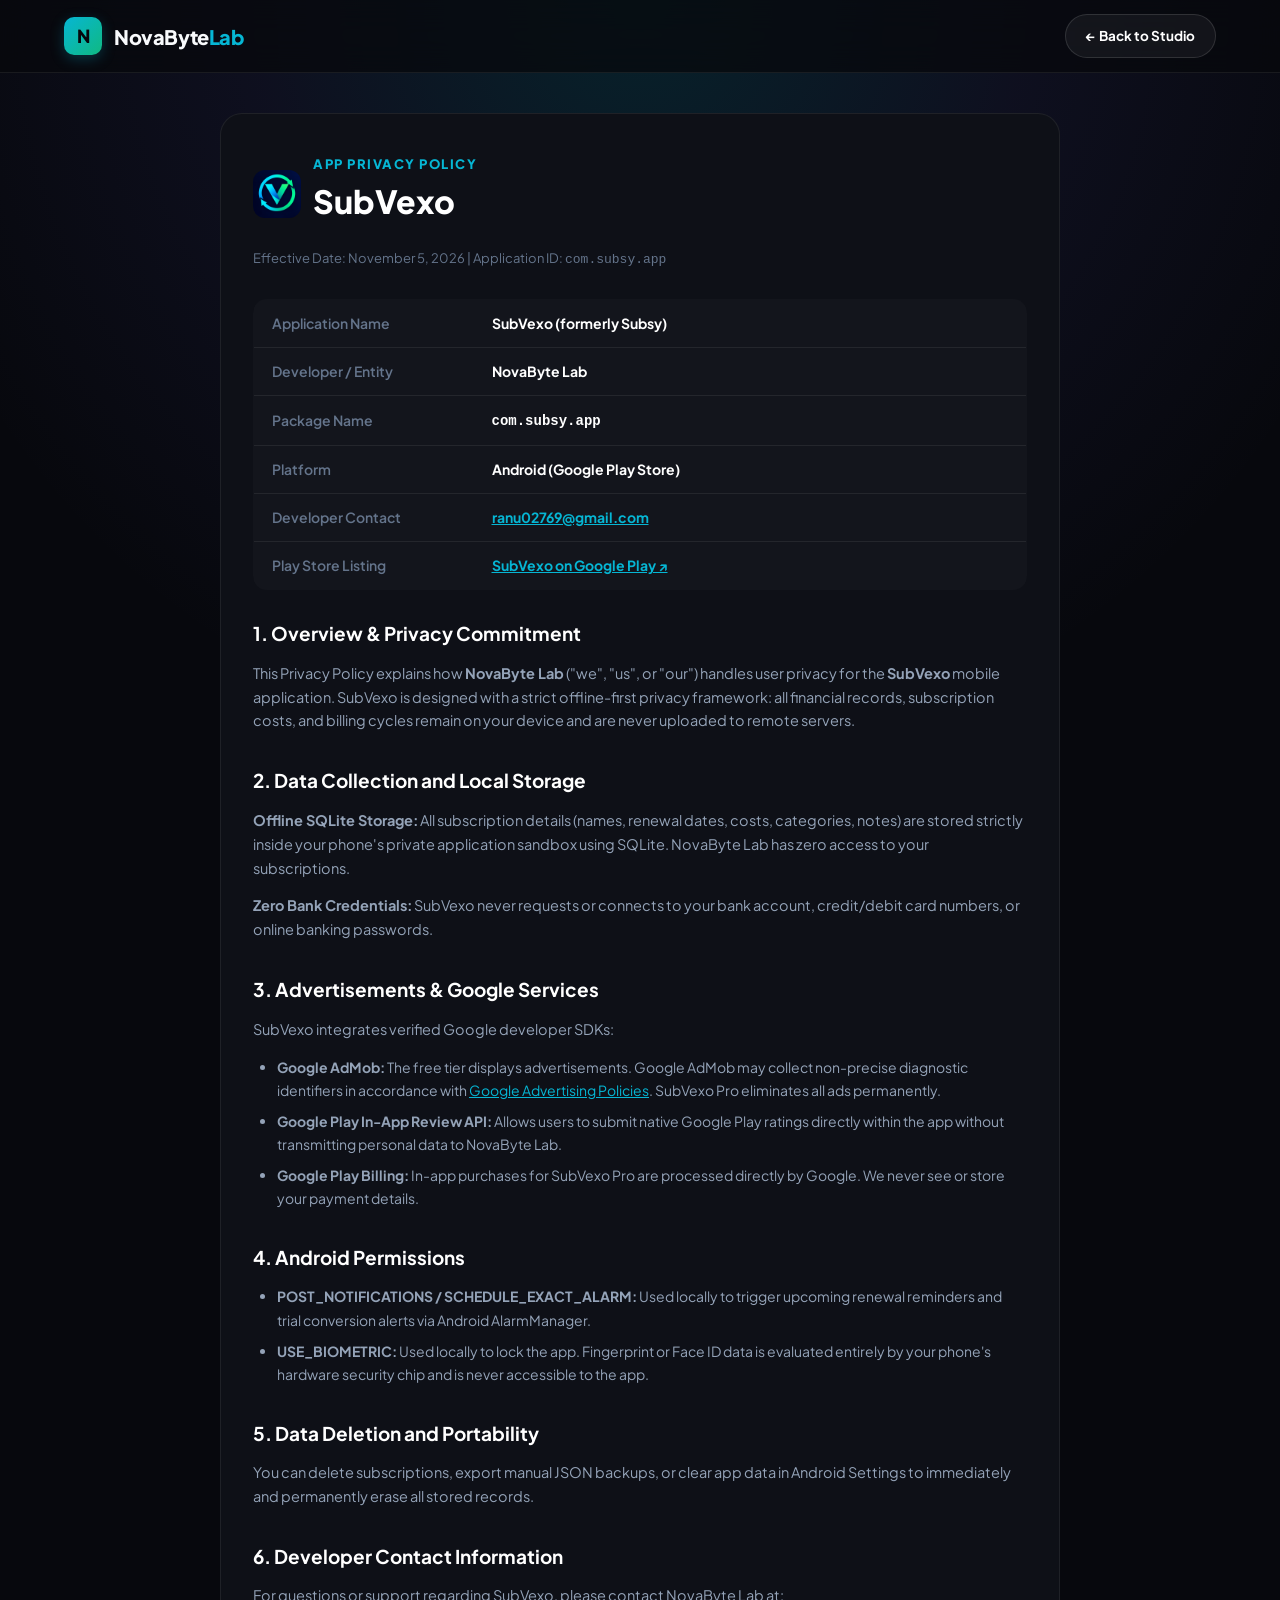
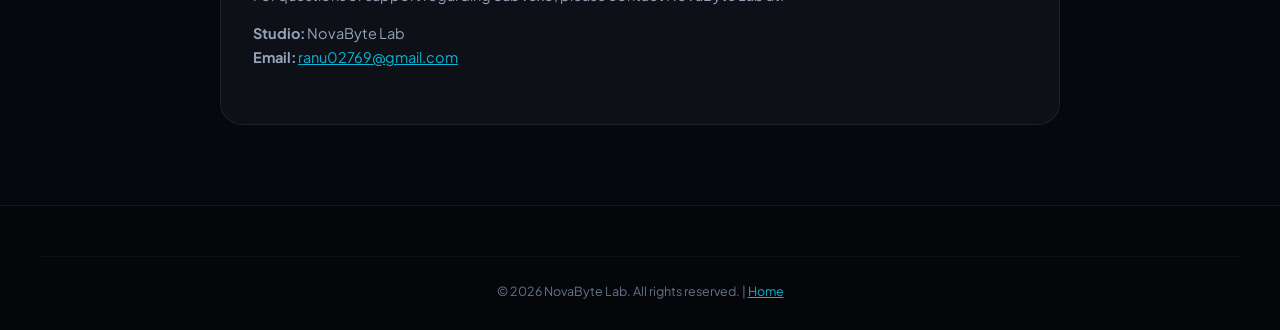
==== privacy-subvexo.html @ 8d41100a "Initial launch: NovaByte Lab Studio & Portfolio Website" ====
<!DOCTYPE html>
<html lang="en">
<head>
  <meta charset="UTF-8"/>
  <meta name="viewport" content="width=device-width, initial-scale=1.0"/>
  <title>Privacy Policy – SubVexo | NovaByte Lab</title>
  <meta name="description" content="Official Privacy Policy for SubVexo (com.subsy.app) published by NovaByte Lab on Google Play Store."/>
  <link rel="preconnect" href="https://fonts.googleapis.com"/>
  <link rel="preconnect" href="https://fonts.gstatic.com" crossorigin/>
  <link href="https://fonts.googleapis.com/css2?family=Plus+Jakarta+Sans:wght@400;500;600;700;800&display=swap" rel="stylesheet"/>
  <link rel="stylesheet" href="style.css"/>
  <style>
    .legal-content {
      background: var(--bg-surface);
      border: 1px solid var(--border-subtle);
      border-radius: var(--radius-lg);
      padding: 40px 32px;
      margin: 40px auto 80px;
      max-width: 840px;
    }
    .legal-content h1 {
      font-size: 32px;
      font-weight: 800;
      color: #fff;
      margin-bottom: 6px;
    }
    .legal-content .meta-date {
      font-size: 13px;
      color: var(--text-muted);
      margin-bottom: 28px;
      display: block;
    }
    .legal-content h2 {
      font-size: 19px;
      font-weight: 700;
      color: #fff;
      margin: 32px 0 12px;
    }
    .legal-content h2:first-of-type { margin-top: 20px; }
    .legal-content p {
      color: var(--text-secondary);
      font-size: 14.5px;
      margin-bottom: 14px;
    }
    .legal-content ul {
      margin: 10px 0 18px 24px;
      color: var(--text-secondary);
      font-size: 14px;
    }
    .legal-content li { margin-bottom: 8px; }
    .legal-table {
      width: 100%;
      border-collapse: collapse;
      margin: 20px 0 28px;
      font-size: 14px;
      background: rgba(255, 255, 255, 0.02);
      border: 1px solid var(--border-subtle);
      border-radius: var(--radius-md);
      overflow: hidden;
    }
    .legal-table tr { border-bottom: 1px solid var(--border-subtle); }
    .legal-table tr:last-child { border-bottom: none; }
    .legal-table td { padding: 12px 18px; }
    .legal-table td.lbl { width: 220px; color: var(--text-muted); font-weight: 600; }
    .legal-table td.val { color: #fff; font-weight: 700; }
  </style>
</head>
<body>
  <!-- Header -->
  <header class="site-header">
    <div class="container">
      <div class="nav-wrapper">
        <a href="index.html" class="brand-logo">
          <div class="brand-icon-box">N</div>
          <div class="brand-text">NovaByte<span>Lab</span></div>
        </a>
        <a href="index.html" class="nav-cta-btn">← Back to Studio</a>
      </div>
    </div>
  </header>

  <main class="container">
    <div class="legal-content">
      <div style="display:flex;align-items:center;gap:12px;margin-bottom:14px;">
        <img src="assets/subvexo_icon.png" alt="SubVexo Icon" style="width:48px;height:48px;border-radius:12px;"/>
        <div>
          <span class="section-tag" style="margin-bottom:0;">App Privacy Policy</span>
          <h1>SubVexo</h1>
        </div>
      </div>
      <span class="meta-date">Effective Date: November 5, 2026 | Application ID: <code>com.subsy.app</code></span>

      <!-- Identifier Table for Google Play Verification -->
      <table class="legal-table">
        <tr>
          <td class="lbl">Application Name</td>
          <td class="val">SubVexo (formerly Subsy)</td>
        </tr>
        <tr>
          <td class="lbl">Developer / Entity</td>
          <td class="val">NovaByte Lab</td>
        </tr>
        <tr>
          <td class="lbl">Package Name</td>
          <td class="val"><code>com.subsy.app</code></td>
        </tr>
        <tr>
          <td class="lbl">Platform</td>
          <td class="val">Android (Google Play Store)</td>
        </tr>
        <tr>
          <td class="lbl">Developer Contact</td>
          <td class="val"><a href="mailto:ranu02769@gmail.com" style="color:var(--cyan);">ranu02769@gmail.com</a></td>
        </tr>
        <tr>
          <td class="lbl">Play Store Listing</td>
          <td class="val"><a href="https://play.google.com/store/apps/details?id=com.subsy.app" target="_blank" rel="noopener" style="color:var(--cyan);">SubVexo on Google Play ↗</a></td>
        </tr>
      </table>

      <h2>1. Overview &amp; Privacy Commitment</h2>
      <p>This Privacy Policy explains how <strong>NovaByte Lab</strong> ("we", "us", or "our") handles user privacy for the <strong>SubVexo</strong> mobile application. SubVexo is designed with a strict offline-first privacy framework: all financial records, subscription costs, and billing cycles remain on your device and are never uploaded to remote servers.</p>

      <h2>2. Data Collection and Local Storage</h2>
      <p><strong>Offline SQLite Storage:</strong> All subscription details (names, renewal dates, costs, categories, notes) are stored strictly inside your phone's private application sandbox using SQLite. NovaByte Lab has zero access to your subscriptions.</p>
      <p><strong>Zero Bank Credentials:</strong> SubVexo never requests or connects to your bank account, credit/debit card numbers, or online banking passwords.</p>

      <h2>3. Advertisements &amp; Google Services</h2>
      <p>SubVexo integrates verified Google developer SDKs:</p>
      <ul>
        <li><strong>Google AdMob:</strong> The free tier displays advertisements. Google AdMob may collect non-precise diagnostic identifiers in accordance with <a href="https://policies.google.com/technologies/ads" target="_blank" rel="noopener" style="color:var(--cyan);">Google Advertising Policies</a>. SubVexo Pro eliminates all ads permanently.</li>
        <li><strong>Google Play In-App Review API:</strong> Allows users to submit native Google Play ratings directly within the app without transmitting personal data to NovaByte Lab.</li>
        <li><strong>Google Play Billing:</strong> In-app purchases for SubVexo Pro are processed directly by Google. We never see or store your payment details.</li>
      </ul>

      <h2>4. Android Permissions</h2>
      <ul>
        <li><strong>POST_NOTIFICATIONS / SCHEDULE_EXACT_ALARM:</strong> Used locally to trigger upcoming renewal reminders and trial conversion alerts via Android AlarmManager.</li>
        <li><strong>USE_BIOMETRIC:</strong> Used locally to lock the app. Fingerprint or Face ID data is evaluated entirely by your phone's hardware security chip and is never accessible to the app.</li>
      </ul>

      <h2>5. Data Deletion and Portability</h2>
      <p>You can delete subscriptions, export manual JSON backups, or clear app data in Android Settings to immediately and permanently erase all stored records.</p>

      <h2>6. Developer Contact Information</h2>
      <p>For questions or support regarding SubVexo, please contact NovaByte Lab at:</p>
      <p>
        <strong>Studio:</strong> NovaByte Lab<br/>
        <strong>Email:</strong> <a href="mailto:ranu02769@gmail.com" style="color:var(--cyan);">ranu02769@gmail.com</a>
      </p>
    </div>
  </main>

  <footer class="site-footer">
    <div class="container footer-bottom">
      © 2026 NovaByte Lab. All rights reserved. | <a href="index.html" style="color:var(--cyan);">Home</a>
    </div>
  </footer>
</body>
</html>
---- style.css ----
/* ==========================================================================
   NovaByte Lab - Official Studio & Portfolio Stylesheet
   Ultra-Pro Dark Theme Design System (2026 Edition)
   ========================================================================== */

:root {
  --bg-main: #07080d;
  --bg-surface: #0e1017;
  --bg-card: #131620;
  --bg-card-hover: #191d2b;
  --border-subtle: rgba(255, 255, 255, 0.07);
  --border-focus: rgba(6, 182, 212, 0.5);
  
  --text-primary: #f8fafc;
  --text-secondary: #94a3b8;
  --text-muted: #64748b;
  
  --cyan: #06b6d4;
  --cyan-glow: rgba(6, 182, 212, 0.25);
  --emerald: #10b981;
  --emerald-glow: rgba(16, 185, 129, 0.25);
  --indigo: #6366f1;
  --indigo-glow: rgba(99, 102, 241, 0.25);

  --gradient-brand: linear-gradient(135deg, #06b6d4 0%, #10b981 100%);
  --gradient-card: linear-gradient(180deg, rgba(255, 255, 255, 0.03) 0%, rgba(255, 255, 255, 0) 100%);
  --gradient-hero: radial-gradient(circle at 50% 0%, rgba(6, 182, 212, 0.15) 0%, rgba(99, 102, 241, 0.08) 35%, transparent 70%);

  --radius-sm: 8px;
  --radius-md: 14px;
  --radius-lg: 22px;
  --radius-full: 9999px;

  --transition-fast: 0.2s cubic-bezier(0.4, 0, 0.2, 1);
  --transition-normal: 0.3s cubic-bezier(0.4, 0, 0.2, 1);
}

*, *::before, *::after {
  box-sizing: border-box;
  margin: 0;
  padding: 0;
}

html {
  scroll-behavior: smooth;
  color-scheme: dark;
}

body {
  background-color: var(--bg-main);
  color: var(--text-primary);
  font-family: 'Plus Jakarta Sans', system-ui, -apple-system, sans-serif;
  line-height: 1.65;
  overflow-x: hidden;
  background-image: var(--gradient-hero);
  background-repeat: no-repeat;
  background-size: 100% 900px;
}

/* Background Subtle Grid */
.bg-grid {
  position: absolute;
  top: 0;
  left: 0;
  width: 100%;
  height: 900px;
  background-image: 
    linear-gradient(to right, rgba(255, 255, 255, 0.02) 1px, transparent 1px),
    linear-gradient(to bottom, rgba(255, 255, 255, 0.02) 1px, transparent 1px);
  background-size: 40px 40px;
  mask-image: radial-gradient(ellipse at 50% 20%, black 40%, transparent 80%);
  pointer-events: none;
  z-index: 0;
}

.container {
  width: 100%;
  max-width: 1200px;
  margin: 0 auto;
  padding: 0 24px;
  position: relative;
  z-index: 1;
}

/* ==========================================================================
   Header & Navbar
   ========================================================================== */
header.site-header {
  position: sticky;
  top: 0;
  z-index: 100;
  backdrop-filter: blur(16px);
  -webkit-backdrop-filter: blur(16px);
  background: rgba(7, 8, 13, 0.75);
  border-bottom: 1px solid var(--border-subtle);
  transition: var(--transition-normal);
}

.nav-wrapper {
  display: flex;
  align-items: center;
  justify-content: space-between;
  height: 72px;
}

.brand-logo {
  display: flex;
  align-items: center;
  gap: 12px;
  text-decoration: none;
  color: var(--text-primary);
  font-weight: 800;
  font-size: 20px;
  letter-spacing: -0.4px;
}

.brand-icon-box {
  width: 38px;
  height: 38px;
  border-radius: 10px;
  background: var(--gradient-brand);
  display: flex;
  align-items: center;
  justify-content: center;
  color: #07080d;
  font-weight: 900;
  font-size: 18px;
  box-shadow: 0 4px 14px var(--cyan-glow);
}

.brand-text span {
  color: var(--cyan);
}

.nav-links {
  display: flex;
  align-items: center;
  gap: 32px;
  list-style: none;
}

.nav-links a {
  color: var(--text-secondary);
  text-decoration: none;
  font-size: 14.5px;
  font-weight: 600;
  transition: var(--transition-fast);
}

.nav-links a:hover {
  color: var(--text-primary);
}

.nav-cta-btn {
  display: inline-flex;
  align-items: center;
  gap: 8px;
  padding: 10px 20px;
  background: rgba(255, 255, 255, 0.05);
  border: 1px solid rgba(255, 255, 255, 0.12);
  color: #fff;
  border-radius: var(--radius-full);
  text-decoration: none;
  font-size: 13.5px;
  font-weight: 700;
  transition: var(--transition-normal);
}

.nav-cta-btn:hover {
  background: #fff;
  color: #07080d;
  border-color: #fff;
  transform: translateY(-1px);
  box-shadow: 0 6px 20px rgba(255, 255, 255, 0.15);
}

/* Mobile Hamburger */
.mobile-toggle {
  display: none;
  background: none;
  border: none;
  color: var(--text-primary);
  font-size: 24px;
  cursor: pointer;
}

/* ==========================================================================
   Hero Section
   ========================================================================== */
.hero {
  padding: 80px 0 60px;
  text-align: center;
  position: relative;
}

.hero-pill {
  display: inline-flex;
  align-items: center;
  gap: 8px;
  padding: 6px 16px;
  background: rgba(6, 182, 212, 0.1);
  border: 1px solid rgba(6, 182, 212, 0.3);
  border-radius: var(--radius-full);
  color: #38bdf8;
  font-size: 13px;
  font-weight: 700;
  margin-bottom: 24px;
  box-shadow: 0 2px 10px var(--cyan-glow);
}

.hero-pill span.pulse-dot {
  width: 8px;
  height: 8px;
  border-radius: 50%;
  background: #10b981;
  box-shadow: 0 0 10px #10b981;
}

.hero-title {
  font-size: clamp(36px, 6vw, 64px);
  font-weight: 800;
  line-height: 1.15;
  letter-spacing: -1.5px;
  margin-bottom: 20px;
  max-width: 900px;
  margin-left: auto;
  margin-right: auto;
}

.gradient-text {
  background: linear-gradient(135deg, #38bdf8 0%, #10b981 50%, #818cf8 100%);
  -webkit-background-clip: text;
  -webkit-text-fill-color: transparent;
}

.hero-subtitle {
  font-size: clamp(16px, 2.2vw, 19px);
  color: var(--text-secondary);
  max-width: 720px;
  margin: 0 auto 36px;
  line-height: 1.6;
}

.hero-buttons {
  display: flex;
  align-items: center;
  justify-content: center;
  gap: 16px;
  flex-wrap: wrap;
  margin-bottom: 50px;
}

.btn-primary {
  display: inline-flex;
  align-items: center;
  gap: 10px;
  padding: 14px 28px;
  background: var(--gradient-brand);
  color: #07080d;
  font-weight: 800;
  font-size: 15px;
  border-radius: var(--radius-full);
  text-decoration: none;
  box-shadow: 0 6px 24px var(--cyan-glow);
  transition: var(--transition-normal);
}

.btn-primary:hover {
  transform: translateY(-2px);
  box-shadow: 0 10px 30px rgba(6, 182, 212, 0.4);
}

.btn-secondary {
  display: inline-flex;
  align-items: center;
  gap: 10px;
  padding: 14px 28px;
  background: var(--bg-card);
  color: #fff;
  font-weight: 700;
  font-size: 15px;
  border: 1px solid var(--border-subtle);
  border-radius: var(--radius-full);
  text-decoration: none;
  transition: var(--transition-normal);
}

.btn-secondary:hover {
  background: var(--bg-card-hover);
  border-color: rgba(255, 255, 255, 0.2);
  transform: translateY(-2px);
}

/* Trust Stats Bar */
.trust-bar {
  display: grid;
  grid-template-columns: repeat(auto-fit, minmax(200px, 1fr));
  gap: 20px;
  max-width: 980px;
  margin: 0 auto;
  padding: 24px;
  background: var(--bg-card);
  border: 1px solid var(--border-subtle);
  border-radius: var(--radius-lg);
  box-shadow: 0 10px 30px rgba(0, 0, 0, 0.2);
}

.stat-item {
  text-align: center;
}

.stat-number {
  font-size: 26px;
  font-weight: 800;
  color: #fff;
  letter-spacing: -0.5px;
}

.stat-label {
  font-size: 13px;
  color: var(--text-muted);
  font-weight: 600;
  text-transform: uppercase;
  letter-spacing: 0.5px;
}

/* ==========================================================================
   Section Headers
   ========================================================================== */
.section {
  padding: 80px 0;
}

.section-head {
  text-align: center;
  max-width: 700px;
  margin: 0 auto 50px;
}

.section-tag {
  color: var(--cyan);
  font-size: 13px;
  font-weight: 800;
  text-transform: uppercase;
  letter-spacing: 1.5px;
  margin-bottom: 8px;
  display: block;
}

.section-title {
  font-size: clamp(28px, 4vw, 42px);
  font-weight: 800;
  letter-spacing: -1px;
  color: #fff;
  margin-bottom: 14px;
}

.section-desc {
  font-size: 16px;
  color: var(--text-secondary);
}

/* ==========================================================================
   Apps Showcase Grid
   ========================================================================== */
.apps-grid {
  display: grid;
  grid-template-columns: repeat(auto-fit, minmax(320px, 1fr));
  gap: 28px;
}

.app-card {
  background: var(--bg-surface);
  border: 1px solid var(--border-subtle);
  border-radius: var(--radius-lg);
  padding: 32px;
  position: relative;
  overflow: hidden;
  transition: var(--transition-normal);
  display: flex;
  flex-direction: column;
}

.app-card::before {
  content: '';
  position: absolute;
  top: 0;
  left: 0;
  right: 0;
  height: 3px;
  background: var(--gradient-brand);
  opacity: 0;
  transition: var(--transition-normal);
}

.app-card:hover {
  transform: translateY(-4px);
  border-color: rgba(6, 182, 212, 0.35);
  box-shadow: 0 16px 40px rgba(0, 0, 0, 0.4), 0 0 20px var(--cyan-glow);
}

.app-card:hover::before {
  opacity: 1;
}

.app-header {
  display: flex;
  align-items: flex-start;
  gap: 18px;
  margin-bottom: 20px;
}

.app-icon {
  width: 68px;
  height: 68px;
  border-radius: 18px;
  object-fit: cover;
  box-shadow: 0 6px 18px rgba(0, 0, 0, 0.3);
  border: 1px solid rgba(255, 255, 255, 0.1);
  background: #000;
}

.app-meta {
  flex: 1;
}

.app-category {
  font-size: 12px;
  font-weight: 700;
  color: var(--cyan);
  text-transform: uppercase;
  letter-spacing: 0.5px;
  margin-bottom: 4px;
}

.app-title {
  font-size: 22px;
  font-weight: 800;
  color: #fff;
  letter-spacing: -0.4px;
}

.app-package {
  font-size: 11.5px;
  font-family: ui-monospace, SFMono-Regular, Consolas, monospace;
  color: var(--text-muted);
}

.app-summary {
  font-size: 14.5px;
  color: var(--text-secondary);
  margin-bottom: 22px;
  line-height: 1.6;
}

.app-features {
  list-style: none;
  margin-bottom: 28px;
  display: flex;
  flex-direction: column;
  gap: 10px;
}

.app-features li {
  display: flex;
  align-items: center;
  gap: 10px;
  font-size: 13.5px;
  color: #cbd5e1;
}

.app-features li svg {
  color: var(--emerald);
  flex-shrink: 0;
}

.app-actions {
  margin-top: auto;
  display: flex;
  align-items: center;
  justify-content: space-between;
  gap: 12px;
  padding-top: 18px;
  border-top: 1px solid var(--border-subtle);
}

.app-play-btn {
  display: inline-flex;
  align-items: center;
  gap: 8px;
  background: #fff;
  color: #07080d;
  padding: 9px 18px;
  border-radius: var(--radius-full);
  font-size: 13px;
  font-weight: 700;
  text-decoration: none;
  transition: var(--transition-fast);
}

.app-play-btn:hover {
  background: var(--cyan);
  color: #07080d;
}

.app-policy-link {
  font-size: 13px;
  font-weight: 600;
  color: var(--text-muted);
  text-decoration: none;
  transition: var(--transition-fast);
}

.app-policy-link:hover {
  color: var(--cyan);
  text-decoration: underline;
}

/* ==========================================================================
   Philosophy & Pillars
   ========================================================================== */
.pillars-grid {
  display: grid;
  grid-template-columns: repeat(auto-fit, minmax(260px, 1fr));
  gap: 24px;
}

.pillar-card {
  background: var(--bg-surface);
  border: 1px solid var(--border-subtle);
  border-radius: var(--radius-lg);
  padding: 28px;
  transition: var(--transition-normal);
}

.pillar-card:hover {
  border-color: rgba(6, 182, 212, 0.3);
  transform: translateY(-2px);
}

.pillar-icon-box {
  width: 48px;
  height: 48px;
  border-radius: 12px;
  background: rgba(6, 182, 212, 0.1);
  border: 1px solid rgba(6, 182, 212, 0.25);
  display: flex;
  align-items: center;
  justify-content: center;
  color: var(--cyan);
  font-size: 22px;
  margin-bottom: 20px;
}

.pillar-title {
  font-size: 18px;
  font-weight: 700;
  color: #fff;
  margin-bottom: 10px;
}

.pillar-desc {
  font-size: 14px;
  color: var(--text-secondary);
  line-height: 1.6;
}

/* ==========================================================================
   Compliance & Developer Identity Box
   ========================================================================== */
.compliance-box {
  background: var(--bg-surface);
  border: 1px solid var(--border-subtle);
  border-radius: var(--radius-lg);
  padding: 36px;
  margin-bottom: 40px;
}

.compliance-grid {
  display: grid;
  grid-template-columns: repeat(auto-fit, minmax(280px, 1fr));
  gap: 24px;
  margin-top: 24px;
}

.compliance-item {
  background: rgba(255, 255, 255, 0.02);
  border: 1px solid var(--border-subtle);
  border-radius: var(--radius-md);
  padding: 20px;
}

.compliance-item h4 {
  font-size: 14px;
  color: var(--text-muted);
  text-transform: uppercase;
  margin-bottom: 6px;
  letter-spacing: 0.5px;
}

.compliance-item p {
  font-size: 16px;
  font-weight: 700;
  color: #fff;
}

.compliance-item code {
  font-family: ui-monospace, SFMono-Regular, Consolas, monospace;
  color: var(--cyan);
}

/* ==========================================================================
   Contact Section
   ========================================================================== */
.contact-card {
  background: linear-gradient(135deg, rgba(6, 182, 212, 0.05) 0%, rgba(99, 102, 241, 0.05) 100%);
  border: 1px solid rgba(6, 182, 212, 0.2);
  border-radius: var(--radius-lg);
  padding: 44px 32px;
  text-align: center;
  max-width: 800px;
  margin: 0 auto;
}

.email-copy-badge {
  display: inline-flex;
  align-items: center;
  gap: 12px;
  background: var(--bg-card);
  border: 1px solid var(--border-subtle);
  padding: 12px 22px;
  border-radius: var(--radius-full);
  margin-top: 20px;
  cursor: pointer;
  transition: var(--transition-fast);
}

.email-copy-badge:hover {
  border-color: var(--cyan);
  box-shadow: 0 4px 16px var(--cyan-glow);
}

.email-copy-badge span.email-text {
  font-size: 15px;
  font-weight: 700;
  color: #fff;
}

.email-copy-badge span.copy-hint {
  font-size: 12px;
  color: var(--cyan);
  font-weight: 600;
}

/* ==========================================================================
   Footer
   ========================================================================== */
footer.site-footer {
  border-top: 1px solid var(--border-subtle);
  padding: 50px 0 30px;
  background: #050609;
}

.footer-top {
  display: flex;
  justify-content: space-between;
  align-items: center;
  flex-wrap: wrap;
  gap: 20px;
  margin-bottom: 30px;
}

.footer-nav {
  display: flex;
  gap: 24px;
  flex-wrap: wrap;
  list-style: none;
}

.footer-nav a {
  color: var(--text-muted);
  text-decoration: none;
  font-size: 13.5px;
  transition: var(--transition-fast);
}

.footer-nav a:hover {
  color: var(--text-primary);
}

.footer-bottom {
  text-align: center;
  font-size: 12.5px;
  color: var(--text-muted);
  border-top: 1px solid rgba(255, 255, 255, 0.04);
  padding-top: 24px;
}

/* ==========================================================================
   Responsive Breakpoints
   ========================================================================== */
@media (max-width: 860px) {
  .nav-links {
    display: none;
  }
  .mobile-toggle {
    display: block;
  }
  .mobile-menu-active .nav-links {
    display: flex;
    flex-direction: column;
    position: absolute;
    top: 72px;
    left: 0;
    right: 0;
    background: var(--bg-surface);
    padding: 24px;
    border-bottom: 1px solid var(--border-subtle);
    gap: 18px;
  }
  .hero-title {
    font-size: 38px;
  }
}
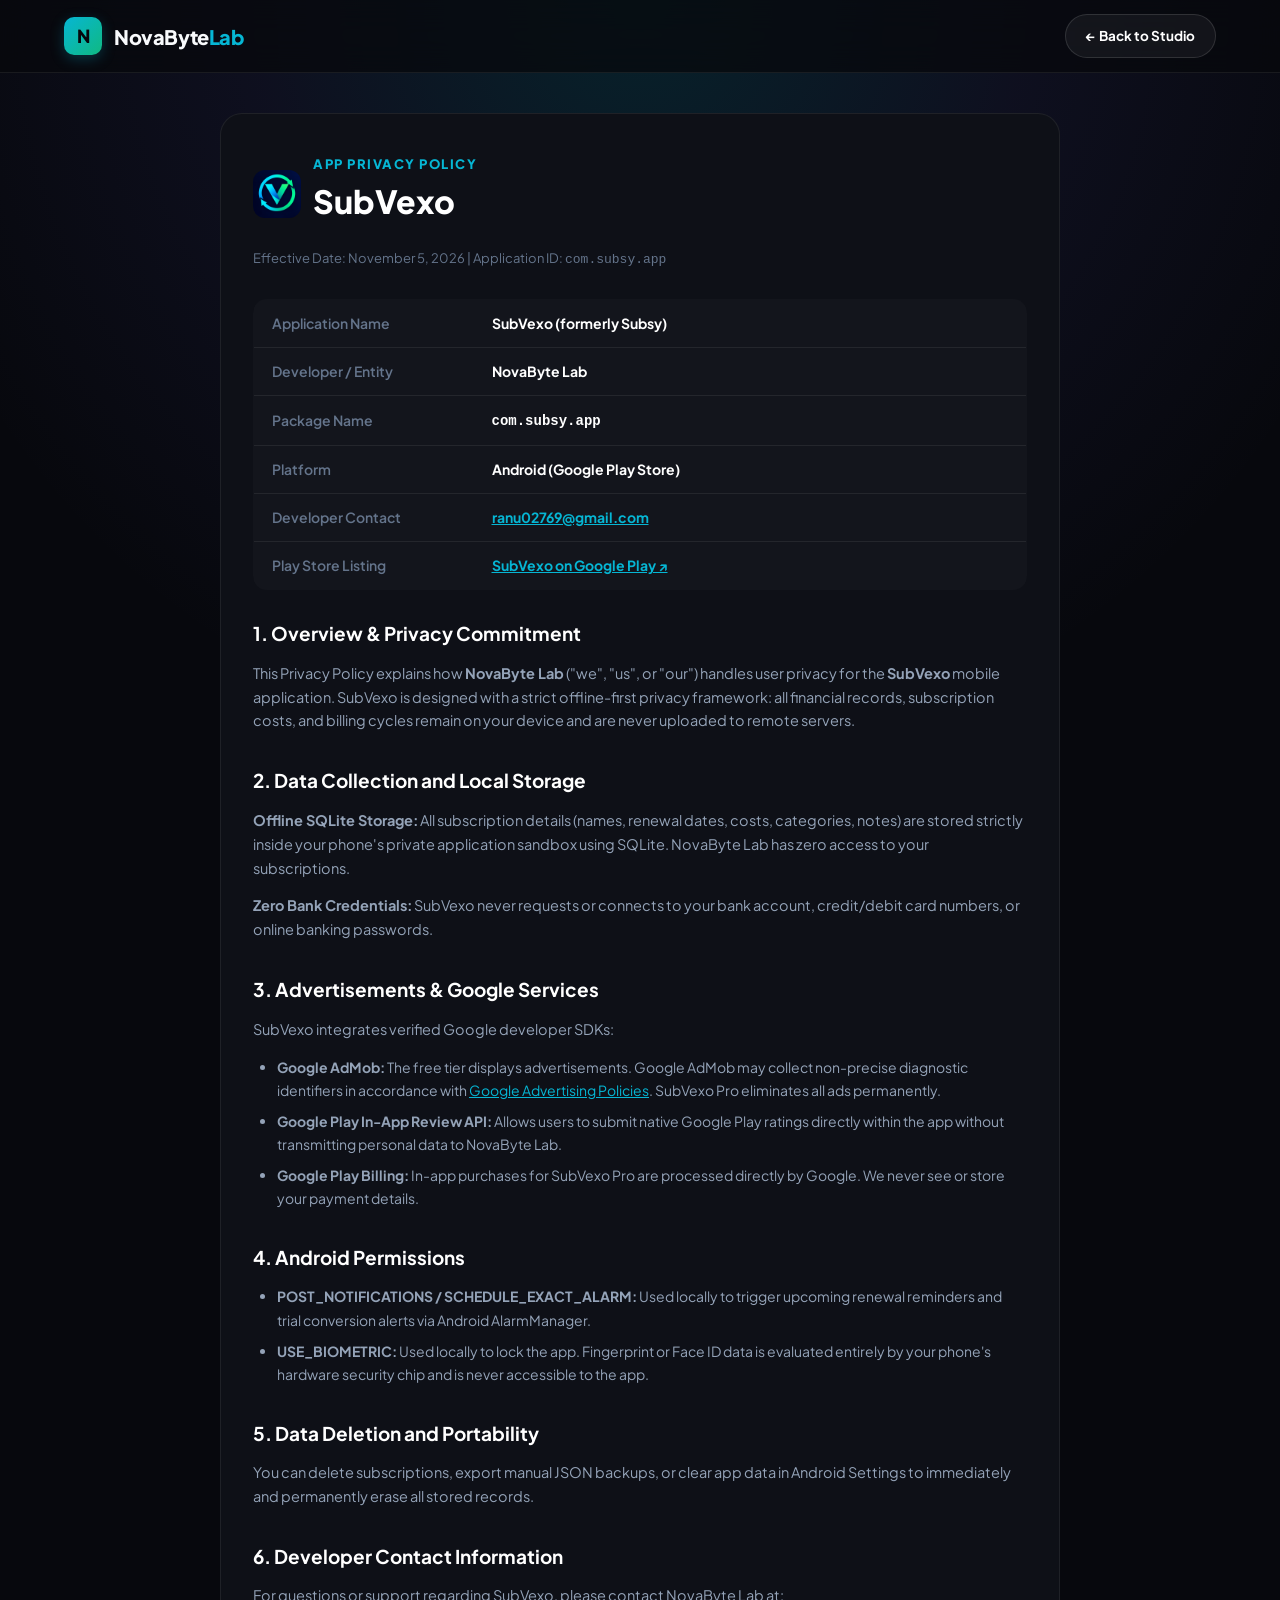
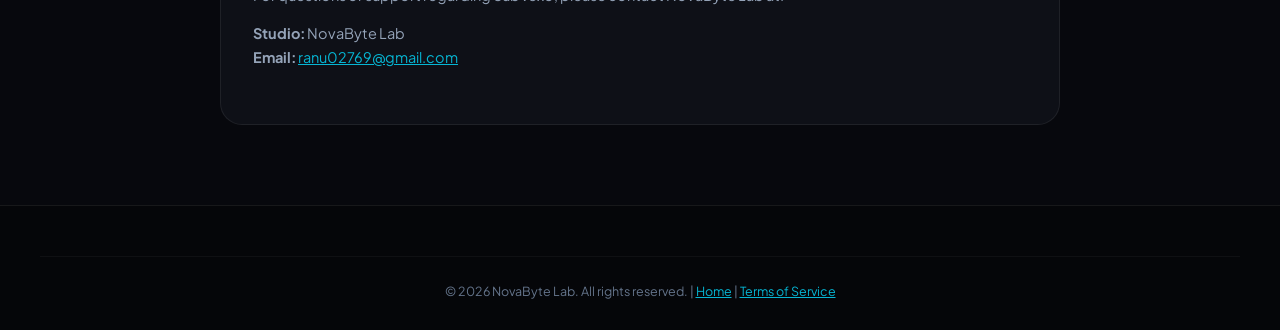
==== commit f45c5ab0: "Add Terms of Service and update footer links" ====
--- a/privacy-subvexo.html
+++ b/privacy-subvexo.html
@@ -153,7 +153,7 @@
 
   <footer class="site-footer">
     <div class="container footer-bottom">
-      © 2026 NovaByte Lab. All rights reserved. | <a href="index.html" style="color:var(--cyan);">Home</a>
+      © 2026 NovaByte Lab. All rights reserved. | <a href="index.html" style="color:var(--cyan);">Home</a> | <a href="terms.html" style="color:var(--cyan);">Terms of Service</a>
     </div>
   </footer>
 </body>
